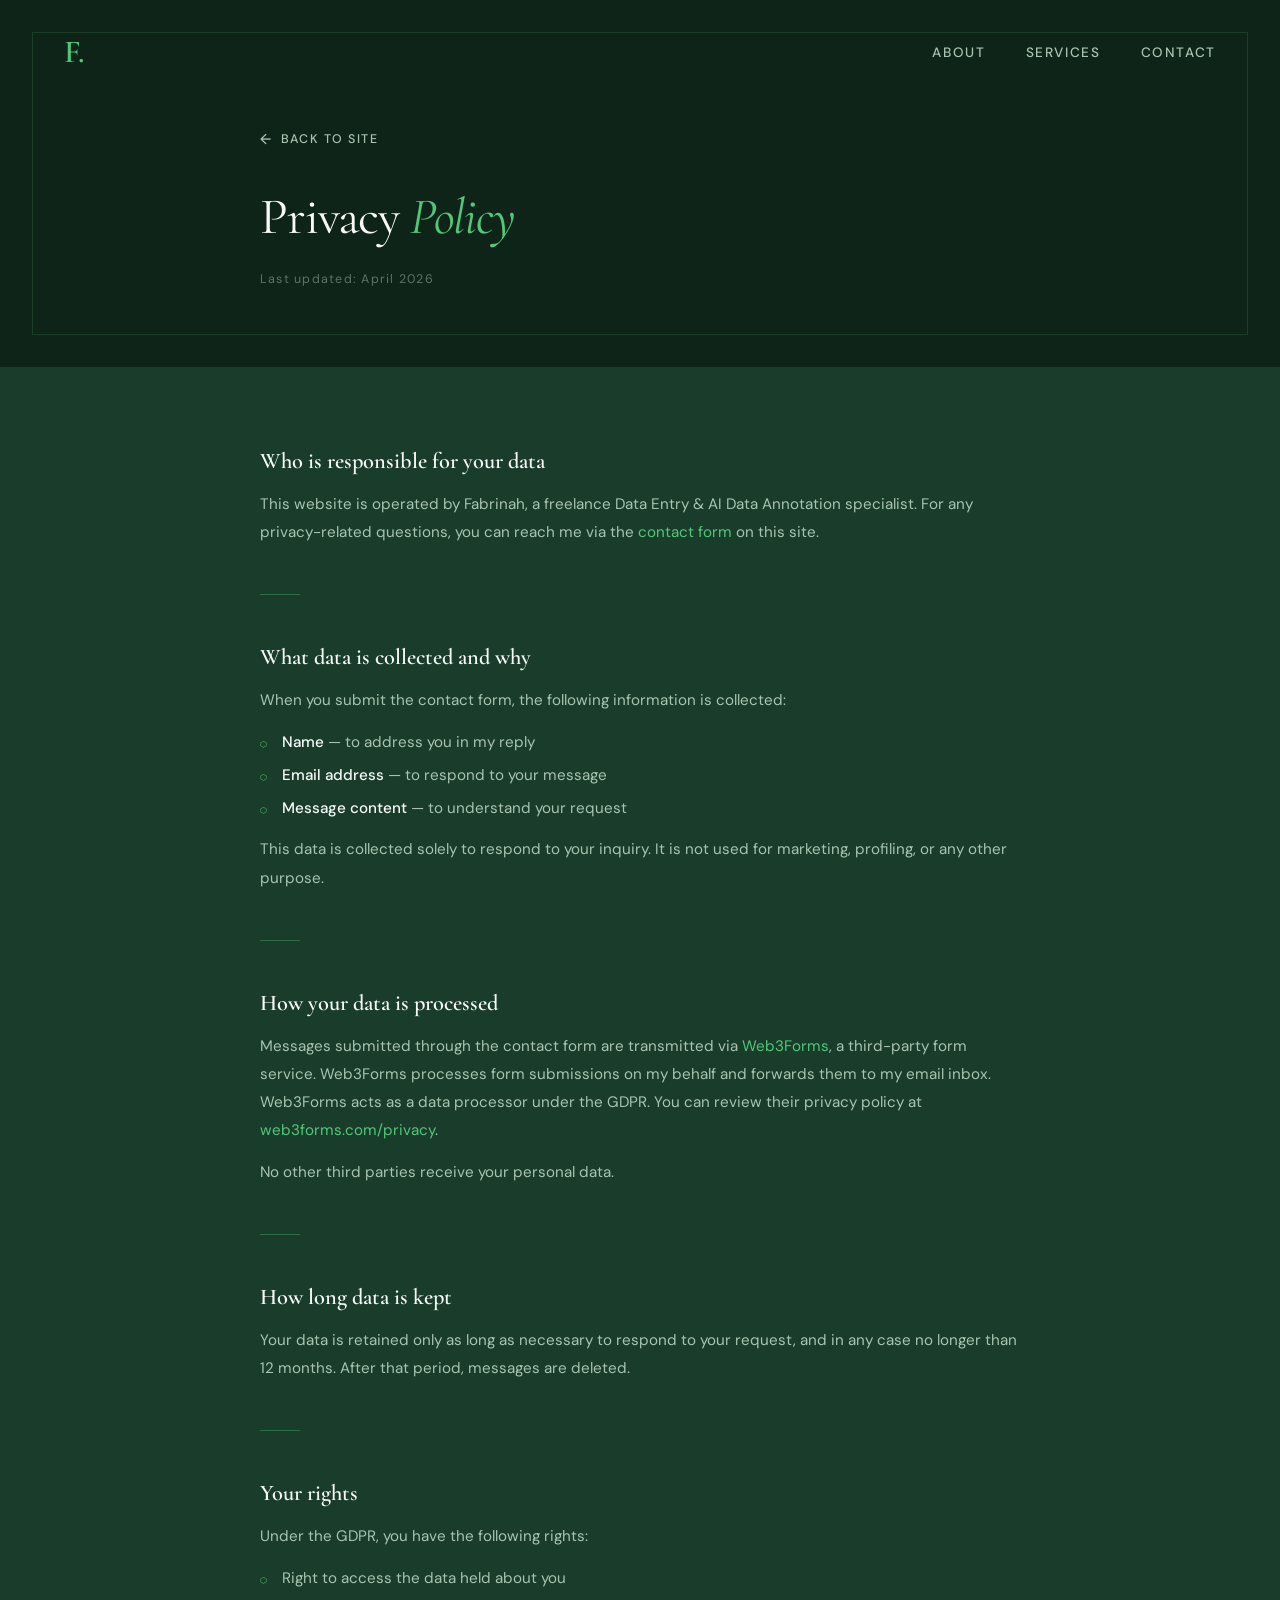
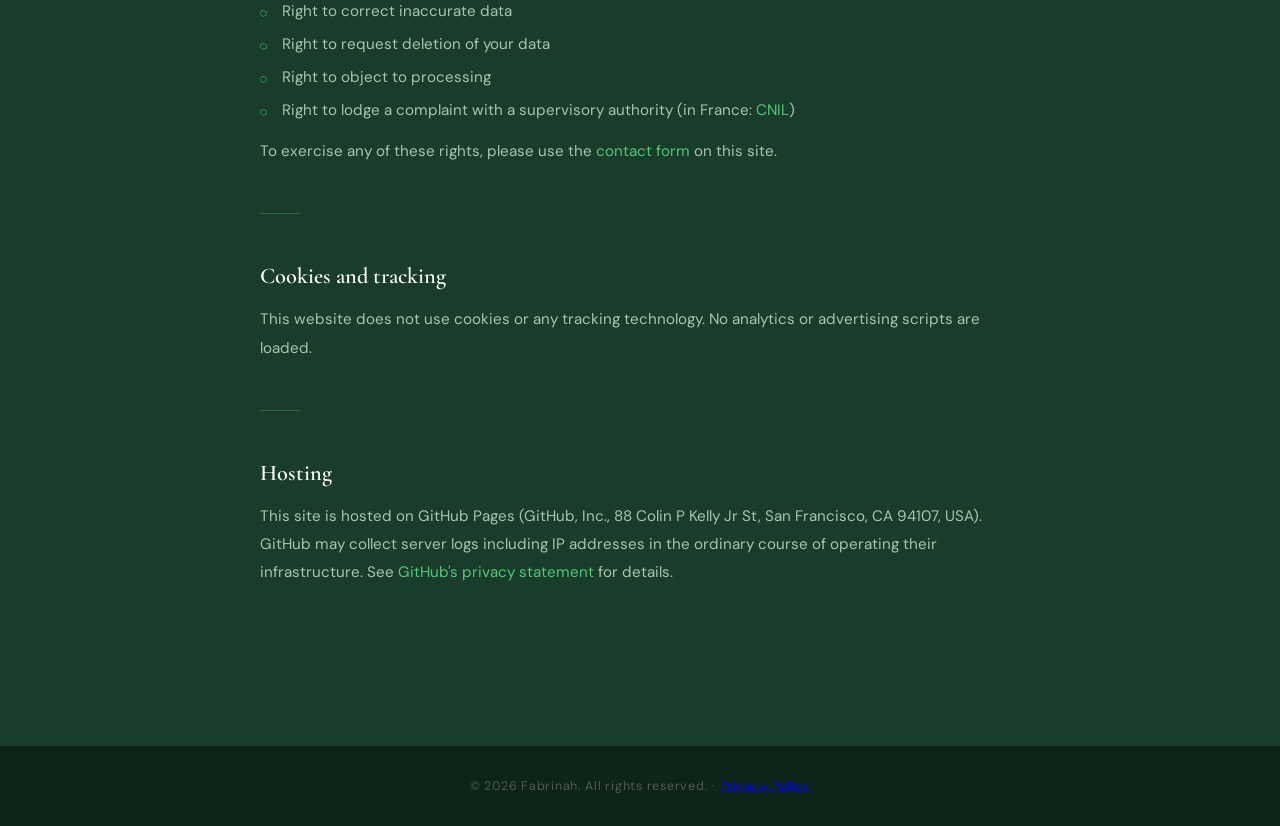
==== privacy.html @ 249b074c "Adds privacy policy page" ====
<!DOCTYPE html>
<html lang="en">
<head>
  <meta charset="UTF-8" />
  <meta name="viewport" content="width=device-width, initial-scale=1.0" />
  <title>Privacy Policy – Fabrinah</title>
  <meta name="robots" content="noindex, follow" />

  <link rel="stylesheet" href="style.css" />
  <link rel="preconnect" href="https://fonts.googleapis.com" />
  <link rel="preconnect" href="https://fonts.gstatic.com" crossorigin />
  <link href="https://fonts.googleapis.com/css2?family=Cormorant+Garamond:ital,wght@0,400;0,600;1,400&family=DM+Sans:wght@300;400;500&display=swap" rel="stylesheet" />
</head>
<body>

  <!-- HERO -->
  <section class="policy-hero">
    <nav class="nav" aria-label="Main navigation">
      <span class="nav__logo">F.</span>
      <ul class="nav__links">
        <li><a href="/#about">About</a></li>
        <li><a href="/#services">Services</a></li>
        <li><a href="/#contact">Contact</a></li>
      </ul>
    </nav>

    <div class="policy-hero__inner">
      <a href="/" class="policy-hero__back">Back to site</a>
      <h1 class="section-title">Privacy <em>Policy</em></h1>
      <p class="policy-meta">Last updated: April 2026</p>
    </div>
  </section>

  <!-- CONTENT -->
  <div class="policy-body">
    <div class="policy-body__inner">

      <div class="policy-section">
        <h2>Who is responsible for your data</h2>
        <p>This website is operated by Fabrinah, a freelance Data Entry &amp; AI Data Annotation specialist. For any privacy-related questions, you can reach me via the <a href="/#contact">contact form</a> on this site.</p>
      </div>

      <div class="policy-divider"></div>

      <div class="policy-section">
        <h2>What data is collected and why</h2>
        <p>When you submit the contact form, the following information is collected:</p>
        <ul>
          <li><strong>Name</strong> — to address you in my reply</li>
          <li><strong>Email address</strong> — to respond to your message</li>
          <li><strong>Message content</strong> — to understand your request</li>
        </ul>
        <p>This data is collected solely to respond to your inquiry. It is not used for marketing, profiling, or any other purpose.</p>
      </div>

      <div class="policy-divider"></div>

      <div class="policy-section">
        <h2>How your data is processed</h2>
        <p>Messages submitted through the contact form are transmitted via <a href="https://web3forms.com" target="_blank" rel="noopener">Web3Forms</a>, a third-party form service. Web3Forms processes form submissions on my behalf and forwards them to my email inbox. Web3Forms acts as a data processor under the GDPR. You can review their privacy policy at <a href="https://web3forms.com/privacy" target="_blank" rel="noopener">web3forms.com/privacy</a>.</p>
        <p>No other third parties receive your personal data.</p>
      </div>

      <div class="policy-divider"></div>

      <div class="policy-section">
        <h2>How long data is kept</h2>
        <p>Your data is retained only as long as necessary to respond to your request, and in any case no longer than 12 months. After that period, messages are deleted.</p>
      </div>

      <div class="policy-divider"></div>

      <div class="policy-section">
        <h2>Your rights</h2>
        <p>Under the GDPR, you have the following rights:</p>
        <ul>
          <li>Right to access the data held about you</li>
          <li>Right to correct inaccurate data</li>
          <li>Right to request deletion of your data</li>
          <li>Right to object to processing</li>
          <li>Right to lodge a complaint with a supervisory authority (in France: <a href="https://www.cnil.fr" target="_blank" rel="noopener">CNIL</a>)</li>
        </ul>
        <p>To exercise any of these rights, please use the <a href="/#contact">contact form</a> on this site.</p>
      </div>

      <div class="policy-divider"></div>

      <div class="policy-section">
        <h2>Cookies and tracking</h2>
        <p>This website does not use cookies or any tracking technology. No analytics or advertising scripts are loaded.</p>
      </div>

      <div class="policy-divider"></div>

      <div class="policy-section">
        <h2>Hosting</h2>
        <p>This site is hosted on GitHub Pages (GitHub, Inc., 88 Colin P Kelly Jr St, San Francisco, CA 94107, USA). GitHub may collect server logs including IP addresses in the ordinary course of operating their infrastructure. See <a href="https://docs.github.com/en/site-policy/privacy-policies/github-general-privacy-statement" target="_blank" rel="noopener">GitHub's privacy statement</a> for details.</p>
      </div>

    </div>
  </div>

  <!-- FOOTER -->
  <footer class="footer">
    <p>
      &copy; 2026 Fabrinah. All rights reserved.
      <span class="footer__sep">·</span>
      <a href="privacy.html" class="footer__privacy">Privacy Policy</a>
    </p>
  </footer>

</body>
</html>
---- style.css ----
/* ─────────────────────────────────────────────
   VARIABLES & RESET
───────────────────────────────────────────── */
:root {
  --emerald:       #50c878;
  --emerald-mid:   #2d6a4f;
  --emerald-deep:  #1a3d2b;
  --emerald-dark:  #0f2419;
  --white:         #f8faf9;
  --white-pure:    #ffffff;
  --text-muted:    #a8c4b0;

  --font-display: 'Cormorant Garamond', Georgia, serif;
  --font-body:    'DM Sans', sans-serif;

  --radius: 4px;
  --transition: 0.3s ease;
}

*, *::before, *::after {
  box-sizing: border-box;
  margin: 0;
  padding: 0;
}

html {
  scroll-behavior: smooth;
}

body {
  font-family: var(--font-body);
  background-color: var(--emerald-dark);
  color: var(--white);
  -webkit-font-smoothing: antialiased;
}

em {
  font-style: italic;
  color: var(--emerald);
}

/* ─────────────────────────────────────────────
   NAV
───────────────────────────────────────────── */
.nav {
  position: absolute;
  top: 0;
  left: 0;
  right: 0;
  z-index: 10;
  display: flex;
  align-items: center;
  justify-content: space-between;
  padding: 2rem 4rem;
}

.nav__logo {
  font-family: var(--font-display);
  font-size: 2rem;
  font-weight: 600;
  color: var(--emerald);
  letter-spacing: -0.02em;
}

.nav__links {
  list-style: none;
  display: flex;
  gap: 2.5rem;
}

.nav__links a {
  text-decoration: none;
  font-size: 0.85rem;
  font-weight: 500;
  letter-spacing: 0.12em;
  text-transform: uppercase;
  color: var(--text-muted);
  transition: color var(--transition);
}

.nav__links a:hover {
  color: var(--white);
}

/* ─────────────────────────────────────────────
   HERO
───────────────────────────────────────────── */
.hero {
  position: relative;
  min-height: 100vh;
  display: flex;
  align-items: center;
  justify-content: center;
  background-color: var(--emerald-dark);
  overflow: hidden;
}

/* Subtle geometric background */
.hero__bg-pattern {
  position: absolute;
  inset: 0;
  background-image:
    radial-gradient(circle at 75% 20%, rgba(80, 200, 120, 0.07) 0%, transparent 55%),
    radial-gradient(circle at 15% 80%, rgba(45, 106, 79, 0.15) 0%, transparent 50%);
  pointer-events: none;
}

/* Corner lines */
.hero::before,
.hero::after {
  content: '';
  position: absolute;
  border: 1px solid rgba(80, 200, 120, 0.15);
  pointer-events: none;
}

.hero::before {
  top: 2rem;
  left: 2rem;
  right: 2rem;
  bottom: 2rem;
}

.hero__content {
  position: relative;
  z-index: 1;
  display: flex;
  flex-direction: column;
  align-items: center;
  gap: 2.5rem;
  text-align: center;
  padding: 6rem 2rem 4rem;
  animation: fadeUp 0.9s ease both;
}

/* Photo */
.hero__photo-wrapper {
  position: relative;
  width: 190px;
  height: 190px;
  flex-shrink: 0;
}

.hero__photo-ring {
  position: absolute;
  inset: -8px;
  border-radius: 50%;
  border: 2px solid var(--emerald);
  opacity: 0.6;
  animation: rotateRing 12s linear infinite;
  background: conic-gradient(
    from 0deg,
    transparent 70%,
    rgba(80, 200, 120, 0.4) 100%
  );
}

.hero__photo {
  width: 190px;
  height: 190px;
  border-radius: 50%;
  object-fit: cover;
  display: block;
  border: 3px solid var(--emerald-mid);
  position: relative;
  z-index: 1;
}

/* Text */
.hero__greeting {
  font-size: 0.78rem;
  font-weight: 500;
  letter-spacing: 0.2em;
  text-transform: uppercase;
  color: var(--emerald);
  margin-bottom: 0rem;
}

.hero__name {
  font-family: var(--font-display);
  font-size: clamp(2.8rem, 7vw, 5.5rem);
  font-weight: 400;
  line-height: 1.1;
  color: var(--white);
  letter-spacing: -0.02em;
}

.hero__title {
  font-size: clamp(1rem, 2.5vw, 1.25rem);
  font-weight: 300;
  color: var(--text-muted);
  letter-spacing: 0.04em;
}

.hero__cta {
  margin-top: 0.5rem;
  display: inline-block;
  padding: 0.8rem 2.4rem;
  border: 1px solid var(--emerald);
  color: var(--emerald);
  text-decoration: none;
  font-size: 0.82rem;
  font-weight: 500;
  letter-spacing: 0.15em;
  text-transform: uppercase;
  border-radius: var(--radius);
  transition: background var(--transition), color var(--transition);
}

.hero__cta:hover {
  background: var(--emerald);
  color: var(--emerald-dark);
}

/* Scroll hint */
.hero__scroll-hint {
  position: absolute;
  bottom: 2.5rem;
  left: 50%;
  transform: translateX(-50%);
  display: flex;
  flex-direction: column;
  align-items: center;
  gap: 0.5rem;
  color: var(--text-muted);
  font-size: 0.7rem;
  letter-spacing: 0.15em;
  text-transform: uppercase;
  opacity: 0.6;
}

.hero__scroll-line {
  width: 1px;
  height: 40px;
  background: linear-gradient(to bottom, var(--emerald), transparent);
  animation: scrollPulse 2s ease-in-out infinite;
}

/* ─────────────────────────────────────────────
   SHARED SECTION STYLES
───────────────────────────────────────────── */
.section-label {
  display: inline-block;
  font-size: 0.72rem;
  font-weight: 500;
  letter-spacing: 0.22em;
  text-transform: uppercase;
  color: var(--emerald);
  margin-bottom: 1rem;
}

.section-title {
  font-family: var(--font-display);
  font-size: clamp(2rem, 4vw, 3.2rem);
  font-weight: 400;
  line-height: 1.15;
  color: var(--white);
  letter-spacing: -0.02em;
  margin-bottom: 1.5rem;
}

/* ─────────────────────────────────────────────
   ABOUT
───────────────────────────────────────────── */
.about {
  background-color: var(--emerald-deep);
  padding: 7rem 2rem;
}

.about__inner {
  max-width: 760px;
  margin: 0 auto;
}

.about__body {
  font-size: 1.05rem;
  line-height: 1.8;
  color: var(--text-muted);
  margin-bottom: 3rem;
}

.about__stats {
  list-style: none;
  display: flex;
  gap: 3rem;
  flex-wrap: wrap;
}

.about__stats li {
  display: flex;
  flex-direction: column;
  gap: 0.2rem;
}

.about__stats strong {
  font-family: var(--font-display);
  font-size: 2.8rem;
  font-weight: 600;
  color: var(--emerald);
  line-height: 1;
}

.about__stats span {
  font-size: 0.78rem;
  letter-spacing: 0.12em;
  text-transform: uppercase;
  color: var(--text-muted);
}

/* ─────────────────────────────────────────────
   SERVICES
───────────────────────────────────────────── */
.services {
  background-color: var(--emerald-dark);
  padding: 7rem 2rem;
}

.services__inner {
  max-width: 960px;
  margin: 0 auto;
}

.services__grid {
  display: grid;
  grid-template-columns: repeat(2, 1fr);
  gap: 1.5rem;
  margin-top: 3rem;
}

.service-card {
  padding: 2rem 1.75rem;
  border: 1px solid rgba(80, 200, 120, 0.15);
  border-radius: var(--radius);
  background: rgba(45, 106, 79, 0.08);
  transition: border-color var(--transition), background var(--transition);
}

.service-card:hover {
  border-color: rgba(80, 200, 120, 0.45);
  background: rgba(45, 106, 79, 0.18);
}

.service-card__icon {
  font-size: 1.5rem;
  color: var(--emerald);
  margin-bottom: 1rem;
  display: block;
}

.service-card h3 {
  font-family: var(--font-display);
  font-size: 1.3rem;
  font-weight: 600;
  color: var(--white);
  margin-bottom: 0.75rem;
}

.service-card p {
  font-size: 0.9rem;
  line-height: 1.7;
  color: var(--text-muted);
}

/* ─────────────────────────────────────────────
   CONTACT
───────────────────────────────────────────── */
.contact {
  background-color: var(--emerald-mid);
  padding: 7rem 2rem;
}

.contact__inner {
  max-width: 680px;
  margin: 0 auto;
}

.contact .section-label {
  color: rgba(255, 255, 255, 0.6);
}

.contact .section-title {
  color: var(--white-pure);
}

.contact__sub {
  color: rgba(255, 255, 255, 0.65);
  font-size: 1rem;
  margin-bottom: 2.5rem;
}

/* Form layout */
.contact__form {
  display: flex;
  flex-direction: column;
  gap: 1.25rem;
}

.contact__row {
  display: grid;
  grid-template-columns: 1fr 1fr;
  gap: 1.25rem;
}

.contact__field {
  display: flex;
  flex-direction: column;
  gap: 0.4rem;
}

.contact__field label {
  font-size: 0.75rem;
  font-weight: 500;
  letter-spacing: 0.12em;
  text-transform: uppercase;
  color: rgba(255, 255, 255, 0.55);
}

.contact__field input,
.contact__field textarea {
  background: rgba(15, 36, 25, 0.4);
  border: 1px solid rgba(255, 255, 255, 0.15);
  border-radius: var(--radius);
  padding: 0.85rem 1rem;
  color: var(--white-pure);
  font-family: var(--font-body);
  font-size: 0.92rem;
  outline: none;
  transition: border-color var(--transition);
  resize: vertical;
}

.contact__field input::placeholder,
.contact__field textarea::placeholder {
  color: rgba(255, 255, 255, 0.25);
}

.contact__field input:focus,
.contact__field textarea:focus {
  border-color: var(--emerald);
}

.contact__submit {
  align-self: flex-start;
  padding: 0.85rem 2.4rem;
  background: var(--emerald-dark);
  border: 1px solid var(--emerald);
  color: var(--emerald);
  font-family: var(--font-body);
  font-size: 0.82rem;
  font-weight: 500;
  letter-spacing: 0.15em;
  text-transform: uppercase;
  border-radius: var(--radius);
  cursor: pointer;
  transition: background var(--transition), color var(--transition);
}

.contact__submit:hover:not(:disabled) {
  background: var(--emerald);
  color: var(--emerald-dark);
}

.contact__submit:disabled {
  opacity: 0.5;
  cursor: not-allowed;
}

.contact__feedback {
  font-size: 0.88rem;
  min-height: 1.2rem;
}

.contact__feedback--success {
  color: var(--emerald);
}

.contact__feedback--error {
  color: #f87171;
}

/* ─────────────────────────────────────────────
   FOOTER
───────────────────────────────────────────── */
.footer {
  background-color: var(--emerald-dark);
  text-align: center;
  padding: 2rem;
  font-size: 0.78rem;
  color: rgba(255, 255, 255, 0.25);
  letter-spacing: 0.06em;
}

/* ─────────────────────────────────────────────
   ANIMATIONS
───────────────────────────────────────────── */
@keyframes fadeUp {
  from { opacity: 0; transform: translateY(28px); }
  to   { opacity: 1; transform: translateY(0); }
}

@keyframes rotateRing {
  from { transform: rotate(0deg); }
  to   { transform: rotate(360deg); }
}

@keyframes scrollPulse {
  0%, 100% { opacity: 0.4; transform: scaleY(1); }
  50%       { opacity: 1;   transform: scaleY(1.15); }
}

/* ─────────────────────────────────────────────
   RESPONSIVE
───────────────────────────────────────────── */
@media (max-width: 768px) {
  .nav {
    padding: 1.5rem 1.5rem;
  }

  .nav__links {
    gap: 1.5rem;
  }

  .hero::before {
    top: 1rem;
    left: 1rem;
    right: 1rem;
    bottom: 1rem;
  }

  .about__stats {
    gap: 2rem;
  }
}

@media (max-width: 480px) {
  .nav__links {
    display: none;
  }

  .hero__content {
    gap: 2rem;
    padding: 5rem 1.5rem 3rem;
  }

  .hero__photo-wrapper {
    width: 150px;
    height: 150px;
  }

  .hero__photo {
    width: 150px;
    height: 150px;
  }

  .about,
  .services,
  .contact {
    padding: 5rem 1.5rem;
  }

  .services__grid {
    grid-template-columns: 1fr;
  }

  .contact__row {
    grid-template-columns: 1fr;
  }

  .about__stats {
    gap: 1.5rem;
  }
}

/* ─────────────────────────────────────────────
   PRIVACY PAGE
───────────────────────────────────────────── */

.policy-hero {
  background-color: var(--emerald-dark);
  padding: 0 2rem 5rem;
  position: relative;
}

.policy-hero::before {
  content: '';
  position: absolute;
  top: 2rem;
  left: 2rem;
  right: 2rem;
  bottom: 2rem;
  border: 1px solid rgba(80, 200, 120, 0.15);
  pointer-events: none;
}

.policy-hero__inner {
  max-width: 760px;
  margin: 0 auto;
  position: relative;
  z-index: 1;
  padding-top: 8rem;
}

.policy-hero__back {
  display: inline-flex;
  align-items: center;
  gap: 0.5rem;
  font-size: 0.78rem;
  font-weight: 500;
  letter-spacing: 0.12em;
  text-transform: uppercase;
  color: var(--text-muted);
  text-decoration: none;
  margin-bottom: 2.5rem;
  transition: color var(--transition);
}

.policy-hero__back::before {
  content: '←';
  font-size: 0.9rem;
}

.policy-hero__back:hover {
  color: var(--emerald);
}

.policy-meta {
  font-size: 0.78rem;
  letter-spacing: 0.1em;
  color: rgba(168, 196, 176, 0.5);
  margin-bottom: 0;
}

/* Body */
.policy-body {
  background-color: var(--emerald-deep);
  padding: 5rem 2rem 7rem;
}

.policy-body__inner {
  max-width: 760px;
  margin: 0 auto;
}

.policy-section {
  margin-bottom: 3rem;
}

.policy-section h2 {
  font-family: var(--font-display);
  font-size: 1.4rem;
  font-weight: 600;
  color: var(--white);
  margin-bottom: 1rem;
}

.policy-section p {
  font-size: 0.95rem;
  line-height: 1.85;
  color: var(--text-muted);
  margin-bottom: 0.85rem;
}

.policy-section strong {
  color: var(--white);
  font-weight: 500;
}

.policy-section ul {
  list-style: none;
  padding: 0;
  margin-bottom: 0.85rem;
}

.policy-section ul li {
  font-size: 0.95rem;
  line-height: 1.85;
  color: var(--text-muted);
  padding-left: 1.4rem;
  position: relative;
  margin-bottom: 0.3rem;
}

.policy-section ul li::before {
  content: '⬡';
  position: absolute;
  left: 0;
  font-size: 0.5rem;
  color: var(--emerald);
  top: 0.6rem;
}

.policy-section a {
  color: var(--emerald);
  text-decoration: none;
  transition: opacity var(--transition);
}

.policy-section a:hover {
  opacity: 0.75;
}

.policy-divider {
  width: 40px;
  height: 1px;
  background: rgba(80, 200, 120, 0.35);
  margin: 3rem 0;
}

/* Contact form privacy note */
.contact__privacy-note {
  font-size: 0.78rem;
  color: rgba(255, 255, 255, 0.35);
  letter-spacing: 0.04em;
  margin-top: -0.25rem;
}

.contact__privacy-note a {
  color: rgba(80, 200, 120, 0.7);
  text-decoration: none;
  transition: color var(--transition);
}

.contact__privacy-note a:hover {
  color: var(--emerald);
}

/* Responsive */
@media (max-width: 768px) {
  .policy-hero {
    padding-bottom: 4rem;
  }
}
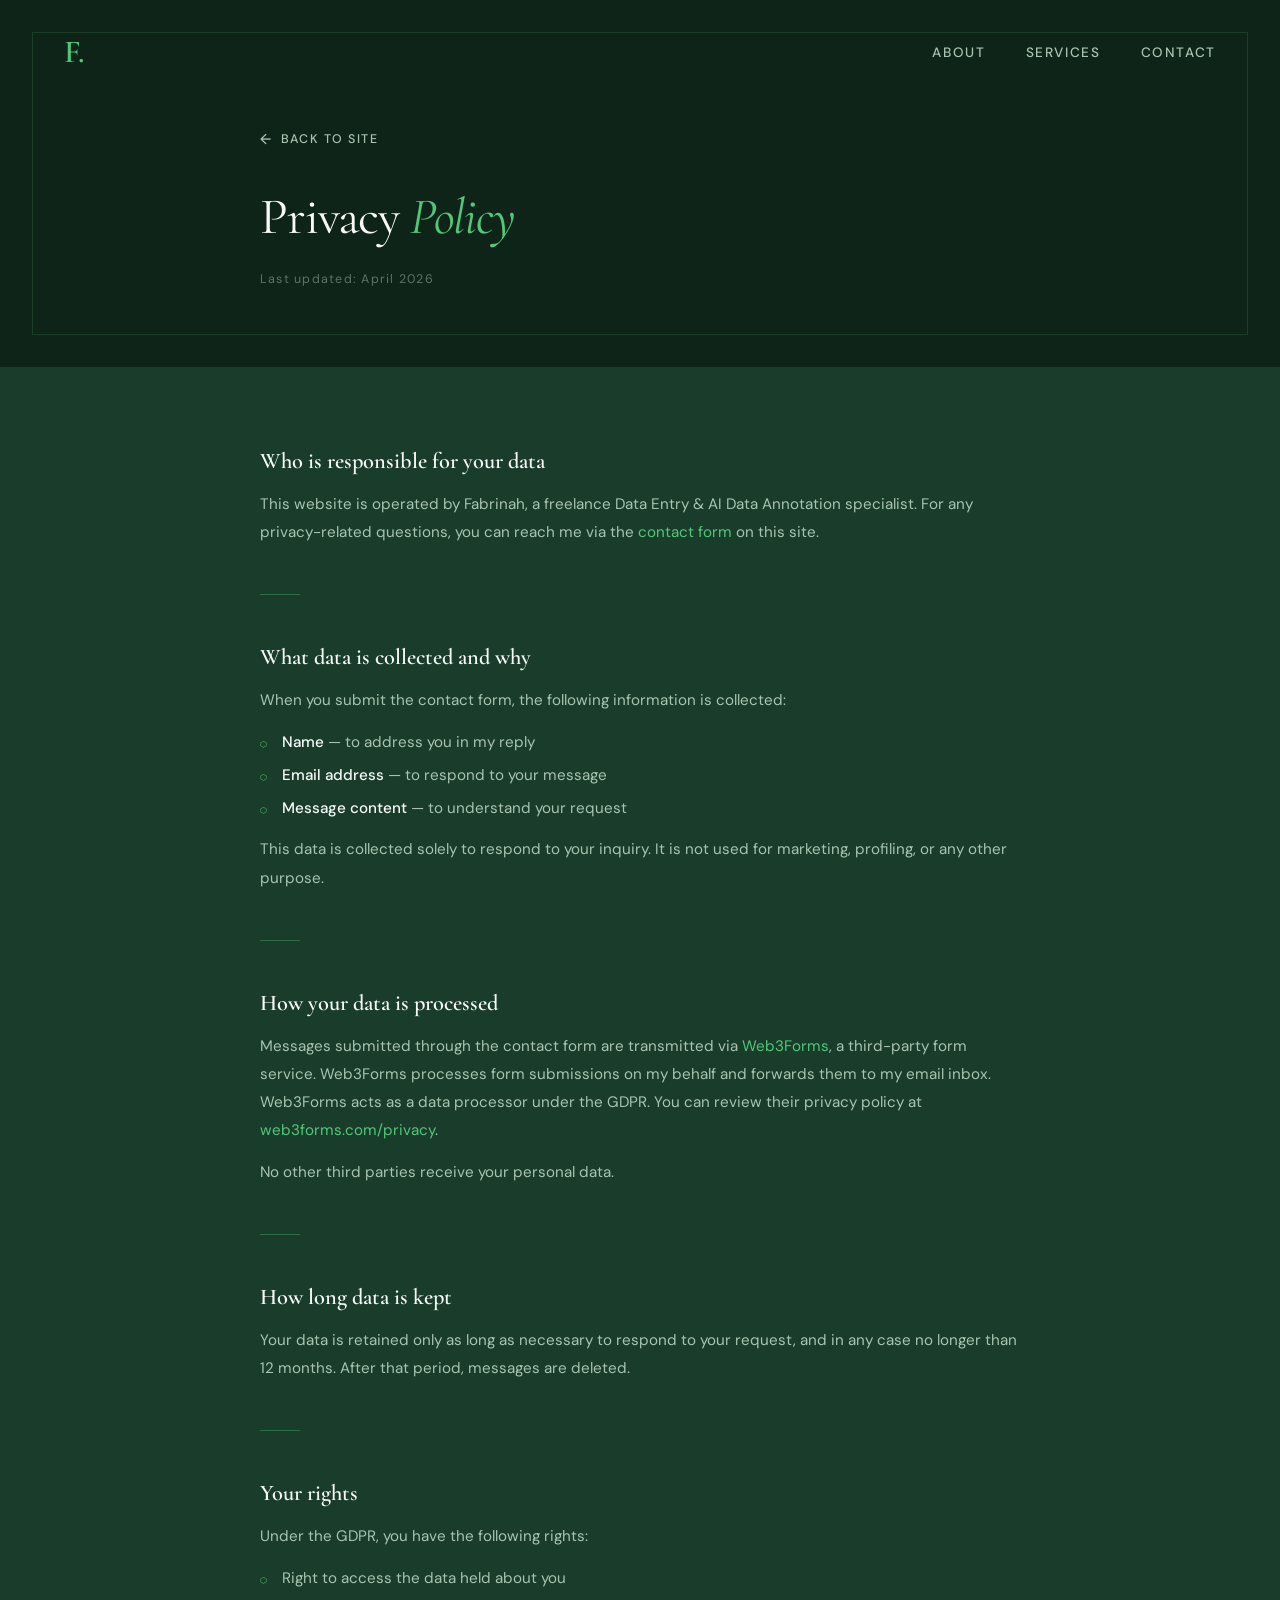
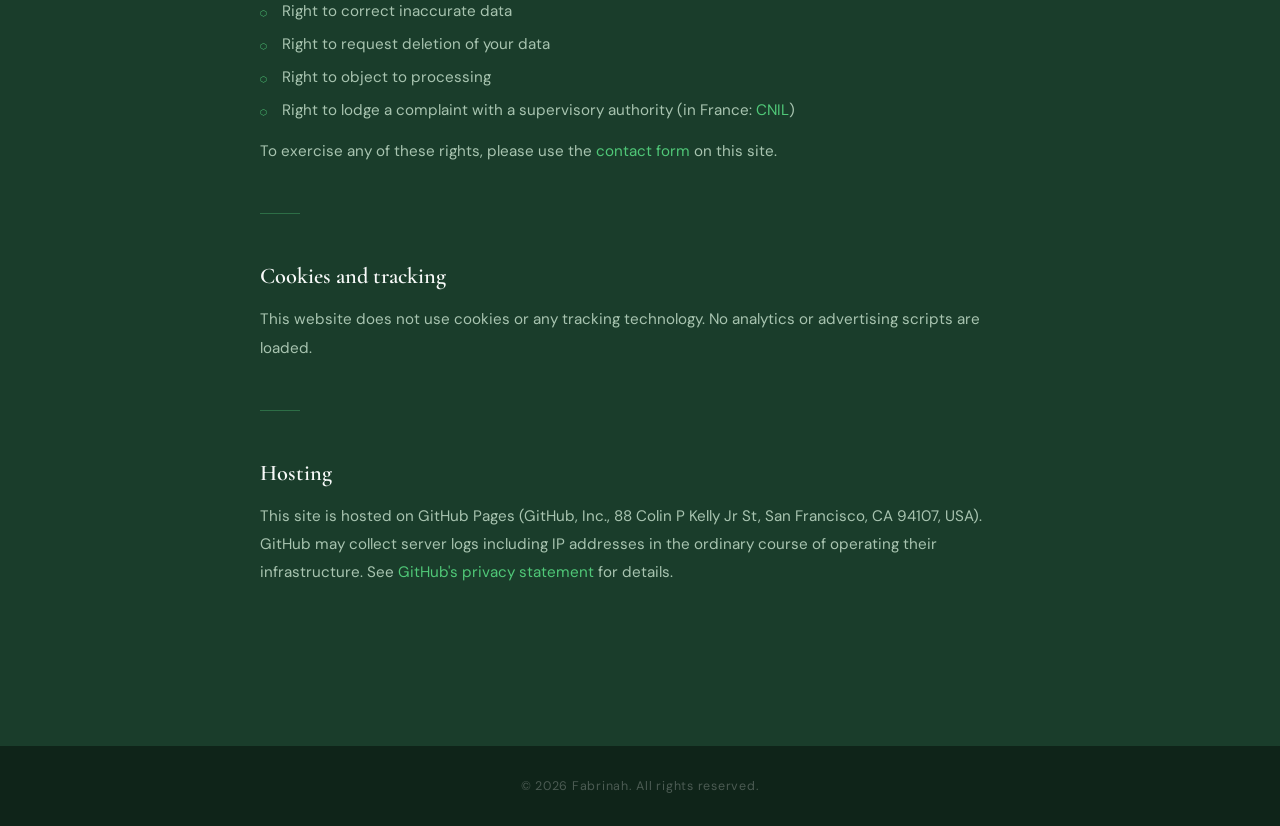
==== commit aa719e25: "Removes privacy from footer" ====
--- a/privacy.html
+++ b/privacy.html
@@ -102,11 +102,7 @@
 
   <!-- FOOTER -->
   <footer class="footer">
-    <p>
-      &copy; 2026 Fabrinah. All rights reserved.
-      <span class="footer__sep">·</span>
-      <a href="privacy.html" class="footer__privacy">Privacy Policy</a>
-    </p>
+    <p>&copy; 2026 Fabrinah. All rights reserved.</p>
   </footer>
 
 </body>
